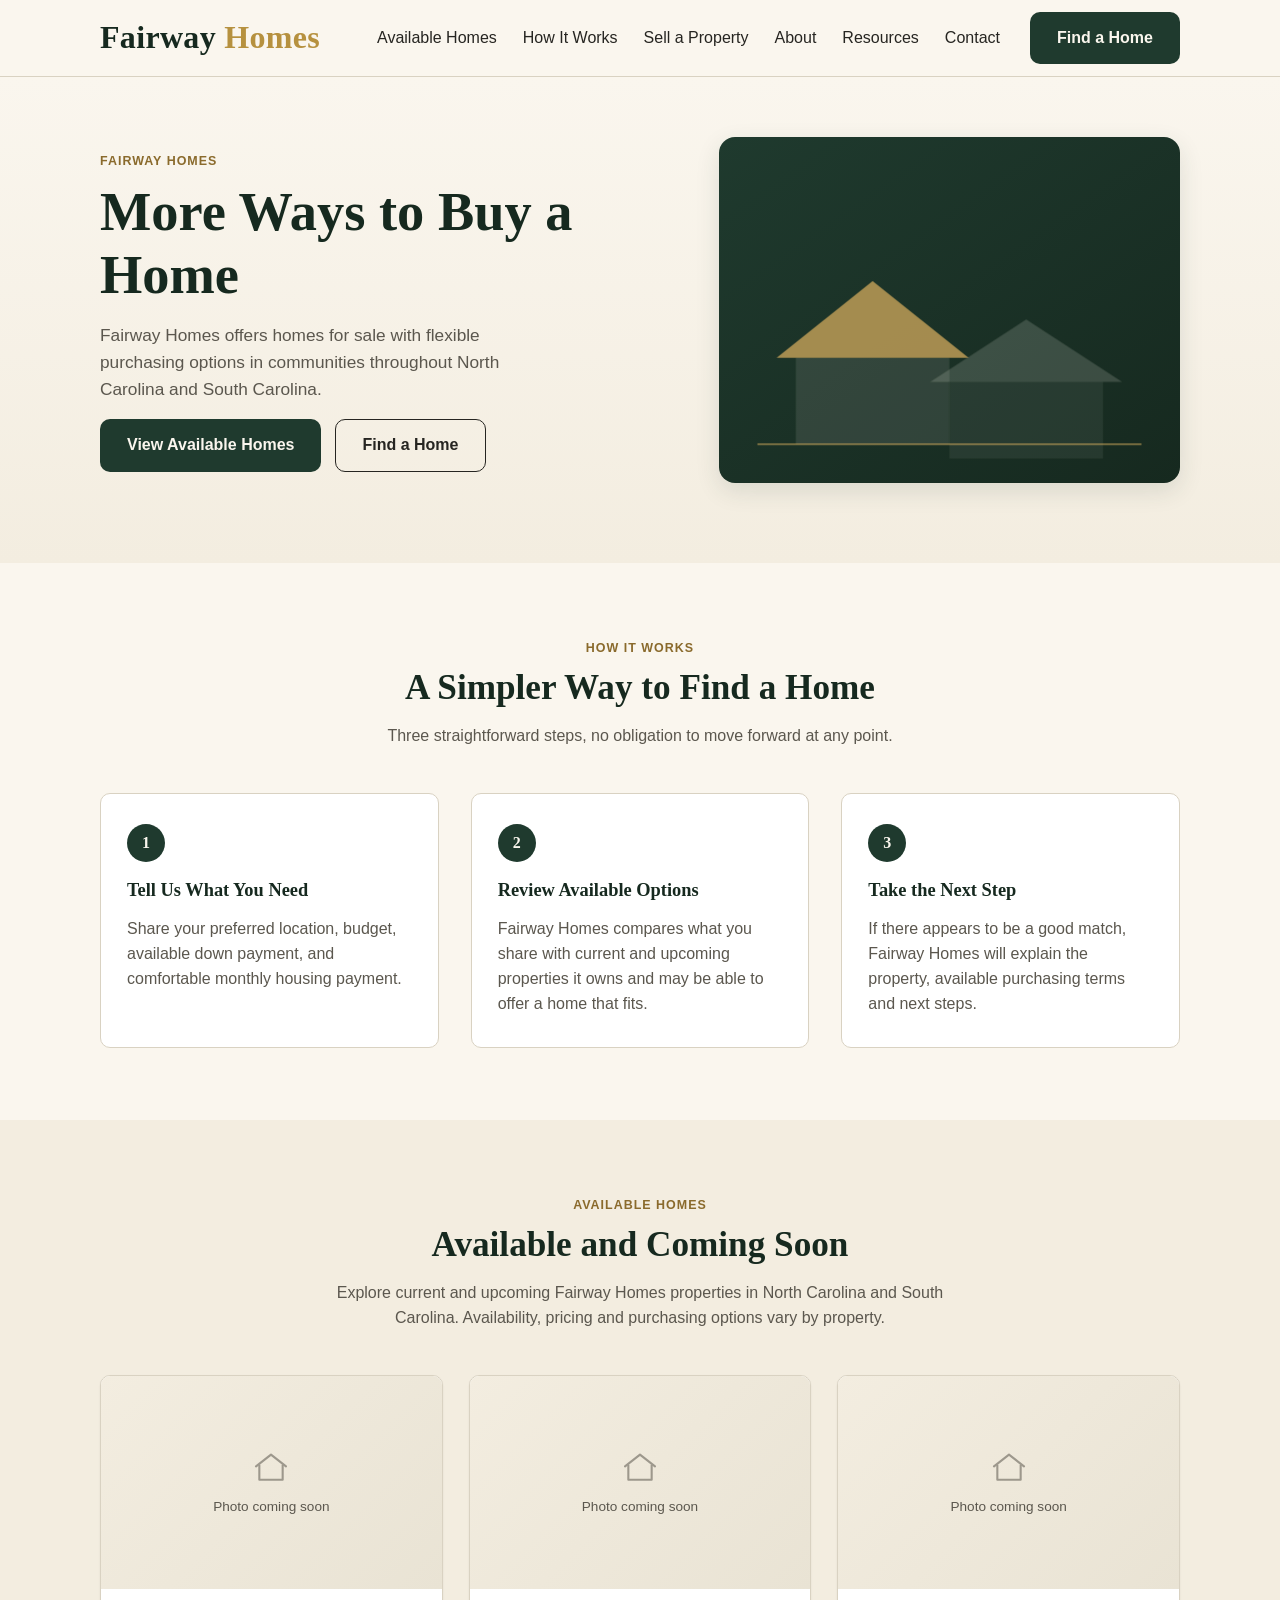
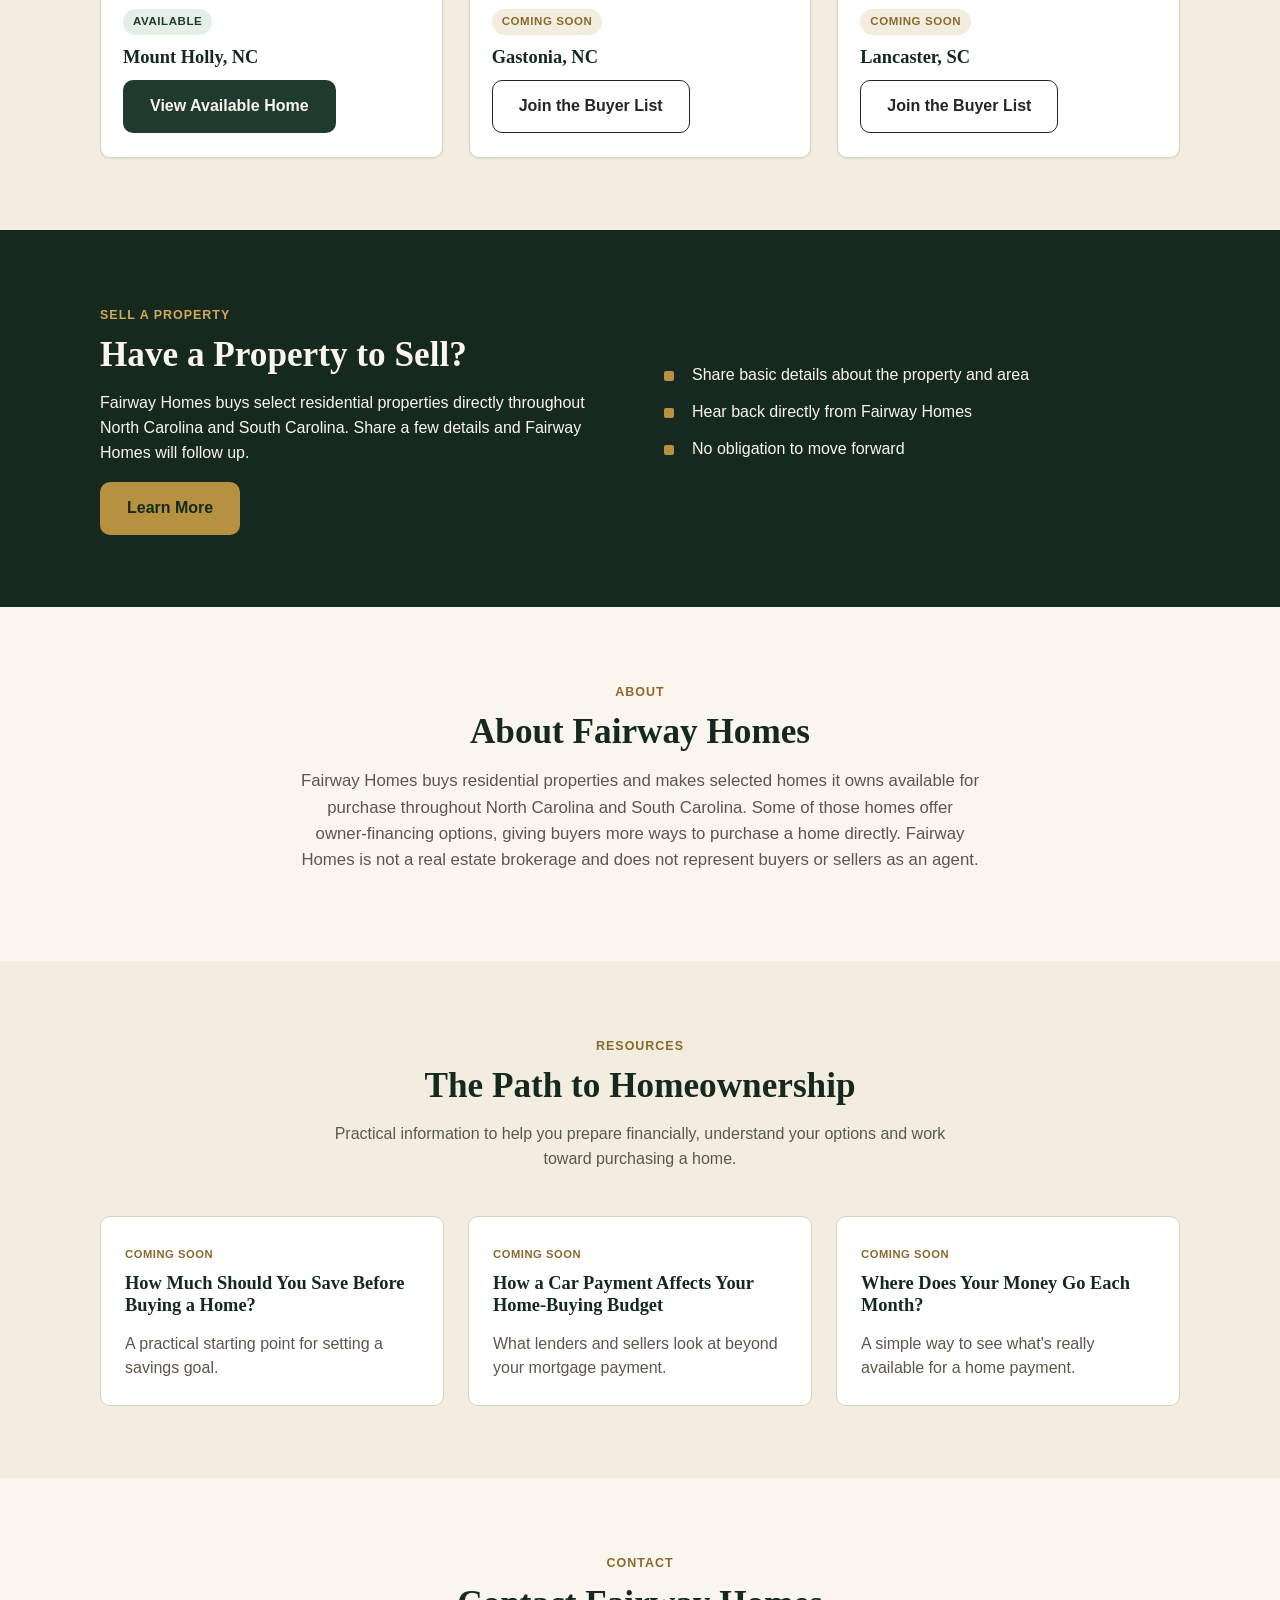
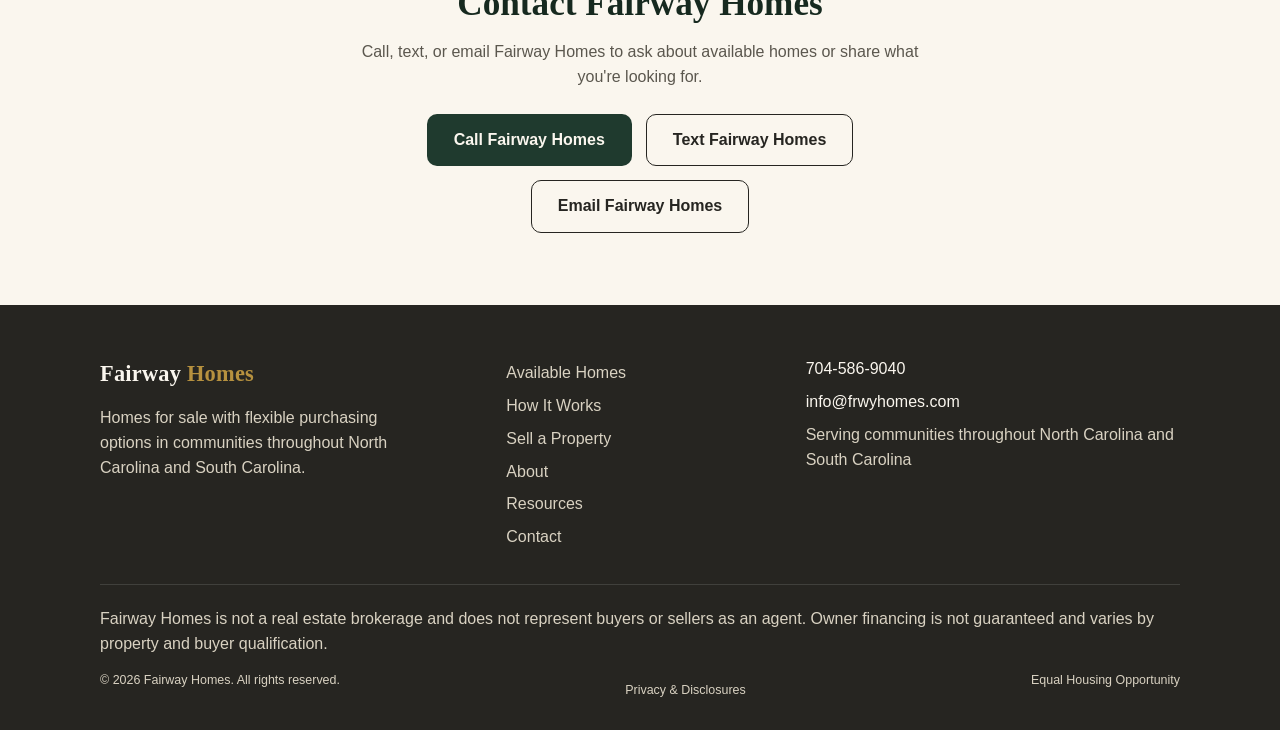
==== index.html @ 7e8add90 "Initial publish of Fairway Homes website Static multi-page site: homepage, available homes, property" ====
<!doctype html>
<html lang="en">
<head>
<meta charset="utf-8">
<meta name="viewport" content="width=device-width, initial-scale=1">
<title>Fairway Homes — More Ways to Buy a Home</title>
<meta name="description" content="Fairway Homes offers homes for sale with flexible purchasing options in communities throughout North Carolina and South Carolina.">
<link rel="stylesheet" href="assets/style.css">
</head>
<body>

<header class="site-header">
  <div class="wrap">
    <a class="wordmark" href="#top">Fairway <span>Homes</span></a>
    <nav class="main-nav" id="main-nav">
      <ul>
        <li><a href="available-homes.html">Available Homes</a></li>
        <li><a href="index.html#how-it-works">How It Works</a></li>
        <li><a href="sell-a-property.html">Sell a Property</a></li>
        <li><a href="about.html">About</a></li>
        <li><a href="resources.html">Resources</a></li>
        <li><a href="contact.html">Contact</a></li>
      </ul>
      <a class="btn btn-primary" href="find-a-home.html">Find a Home</a>
    </nav>
    <button class="nav-toggle" id="nav-toggle" aria-label="Open menu" aria-expanded="false" aria-controls="main-nav">
      <span></span><span></span><span></span>
    </button>
  </div>
</header>

<main id="top">

  <!-- HERO -->
  <section class="hero">
    <div class="wrap">
      <div class="hero-copy">
        <span class="eyebrow">Fairway Homes</span>
        <h1>More Ways to Buy a Home</h1>
        <p>Fairway Homes offers homes for sale with flexible purchasing options in communities throughout North Carolina and South Carolina.</p>
        <div class="btn-row">
          <a class="btn btn-primary" href="available-homes.html">View Available Homes</a>
          <a class="btn btn-ghost" href="find-a-home.html">Find a Home</a>
        </div>
      </div>
      <!-- Placeholder visual — replace with real property/neighborhood photography later -->
      <div class="hero-art" aria-hidden="true">
        <svg viewBox="0 0 480 360" xmlns="http://www.w3.org/2000/svg">
          <rect width="480" height="360" fill="none"/>
          <g opacity="0.9">
            <polygon points="60,230 160,150 260,230" fill="#cfa95c" opacity="0.85"/>
            <rect x="80" y="230" width="160" height="90" fill="#faf6ee" opacity="0.12"/>
            <polygon points="220,255 320,190 420,255" fill="#faf6ee" opacity="0.18"/>
            <rect x="240" y="255" width="160" height="80" fill="#faf6ee" opacity="0.08"/>
          </g>
          <line x1="40" y1="320" x2="440" y2="320" stroke="#cfa95c" stroke-width="2" opacity="0.5"/>
        </svg>
      </div>
    </div>
  </section>

  <!-- HOW IT WORKS -->
  <section id="how-it-works">
    <div class="wrap">
      <div class="section-head">
        <span class="eyebrow">How It Works</span>
        <h2>A Simpler Way to Find a Home</h2>
        <p>Three straightforward steps, no obligation to move forward at any point.</p>
      </div>
      <div class="steps">
        <div class="step-card">
          <div class="step-num">1</div>
          <h3>Tell Us What You Need</h3>
          <p>Share your preferred location, budget, available down payment, and comfortable monthly housing payment.</p>
        </div>
        <div class="step-card">
          <div class="step-num">2</div>
          <h3>Review Available Options</h3>
          <p>Fairway Homes compares what you share with current and upcoming properties it owns and may be able to offer a home that fits.</p>
        </div>
        <div class="step-card">
          <div class="step-num">3</div>
          <h3>Take the Next Step</h3>
          <p>If there appears to be a good match, Fairway Homes will explain the property, available purchasing terms and next steps.</p>
        </div>
      </div>
    </div>
  </section>

  <!-- AVAILABLE HOMES -->
  <section id="available-homes" class="alt">
    <div class="wrap">
      <div class="section-head">
        <span class="eyebrow">Available Homes</span>
        <h2>Available and Coming Soon</h2>
        <p>Explore current and upcoming Fairway Homes properties in North Carolina and South Carolina. Availability, pricing and purchasing options vary by property.</p>
      </div>
      <!-- Populated from assets/properties-data.js by assets/site.js so the homepage,
           Available Homes page, and property pages never fall out of sync.
           City/state and status only — no invented addresses, prices, or property details. -->
      <div class="location-grid" id="homepage-property-cards"></div>
    </div>
  </section>

  <!-- SELL A PROPERTY -->
  <section id="sell-a-property" class="deep">
    <div class="wrap">
      <div class="sell-panel">
        <div>
          <span class="eyebrow">Sell a Property</span>
          <h2>Have a Property to Sell?</h2>
          <p>Fairway Homes buys select residential properties directly throughout North Carolina and South Carolina. Share a few details and Fairway Homes will follow up.</p>
          <div class="btn-row">
            <a class="btn btn-gold" href="sell-a-property.html">Learn More</a>
          </div>
        </div>
        <ul class="checklist">
          <li>Share basic details about the property and area</li>
          <li>Hear back directly from Fairway Homes</li>
          <li>No obligation to move forward</li>
        </ul>
      </div>
    </div>
  </section>

  <!-- ABOUT -->
  <section id="about">
    <div class="wrap about-panel">
      <span class="eyebrow">About</span>
      <h2>About Fairway Homes</h2>
      <p>Fairway Homes buys residential properties and makes selected homes it owns available for purchase throughout North Carolina and South Carolina. Some of those homes offer owner-financing options, giving buyers more ways to purchase a home directly. Fairway Homes is not a real estate brokerage and does not represent buyers or sellers as an agent.</p>
    </div>
  </section>

  <!-- RESOURCES -->
  <section id="resources" class="alt">
    <div class="wrap">
      <div class="section-head">
        <span class="eyebrow">Resources</span>
        <h2>The Path to Homeownership</h2>
        <p>Practical information to help you prepare financially, understand your options and work toward purchasing a home.</p>
      </div>
      <div class="resources-grid">
        <div class="resource-card">
          <span class="coming-soon">Coming Soon</span>
          <h3>How Much Should You Save Before Buying a Home?</h3>
          <p>A practical starting point for setting a savings goal.</p>
        </div>
        <div class="resource-card">
          <span class="coming-soon">Coming Soon</span>
          <h3>How a Car Payment Affects Your Home-Buying Budget</h3>
          <p>What lenders and sellers look at beyond your mortgage payment.</p>
        </div>
        <div class="resource-card">
          <span class="coming-soon">Coming Soon</span>
          <h3>Where Does Your Money Go Each Month?</h3>
          <p>A simple way to see what's really available for a home payment.</p>
        </div>
      </div>
    </div>
  </section>

  <!-- CONTACT -->
  <section id="contact">
    <div class="wrap contact-panel">
      <span class="eyebrow">Contact</span>
      <h2>Contact Fairway Homes</h2>
      <p>Call, text, or email Fairway Homes to ask about available homes or share what you're looking for.</p>
      <div class="btn-row">
        <a class="btn btn-primary" href="tel:+17045869040">Call Fairway Homes</a>
        <a class="btn btn-ghost" href="sms:+17045869040">Text Fairway Homes</a>
        <a class="btn btn-ghost" href="mailto:info@frwyhomes.com">Email Fairway Homes</a>
      </div>
    </div>
  </section>

</main>

<footer class="site-footer">
  <div class="wrap">
    <div class="footer-grid">
      <div>
        <a class="wordmark" href="#top">Fairway <span>Homes</span></a>
        <p style="margin-top:14px; max-width:34ch;">Homes for sale with flexible purchasing options in communities throughout North Carolina and South Carolina.</p>
      </div>
      <nav class="footer-nav">
        <ul>
          <li><a href="available-homes.html">Available Homes</a></li>
          <li><a href="index.html#how-it-works">How It Works</a></li>
          <li><a href="sell-a-property.html">Sell a Property</a></li>
          <li><a href="about.html">About</a></li>
          <li><a href="resources.html">Resources</a></li>
          <li><a href="contact.html">Contact</a></li>
        </ul>
      </nav>
      <div class="footer-contact">
        <p><a href="tel:+17045869040">704-586-9040</a></p>
        <p><a href="mailto:info@frwyhomes.com">info@frwyhomes.com</a></p>
        <p>Serving communities throughout North Carolina and South Carolina</p>
      </div>
    </div>
    <div class="footer-disclosure">
      <p>Fairway Homes is not a real estate brokerage and does not represent buyers or sellers as an agent. Owner financing is not guaranteed and varies by property and buyer qualification.</p>
      <div class="footer-bottom">
        <span>© 2026 Fairway Homes. All rights reserved.</span>
        <span class="footer-legal"><a href="privacy-disclosures.html">Privacy &amp; Disclosures</a></span>
        <span>Equal Housing Opportunity</span>
      </div>
    </div>
  </div>
</footer>

<script src="assets/properties-data.js"></script>
<script src="assets/site.js"></script>

</body>
</html>
---- assets/style.css ----
/* Fairway Homes — homepage prototype styles
   System fonts only, no external dependencies (see CLAUDE.md TECHNICAL rules). */

:root{
  --green-deep: #1f3a2e;
  --green-deep-2: #16291f;
  --gold-muted: #b6913f;
  --gold-muted-light: #cfa95c;
  --gold-text: #8a6a2c; /* darker gold for small caption text on light backgrounds — meets 4.5:1 contrast, --gold-muted is only ~2.7:1 there */
  --warm-white: #faf6ee;
  --warm-white-2: #f3ede0;
  --charcoal: #262521;
  --neutral-600: #5b574e;
  --neutral-300: #d9d2c2;
  --neutral-200: #e9e3d4;
  --white: #ffffff;

  --font-head: Georgia, "Iowan Old Style", "Palatino Linotype", "Times New Roman", serif;
  --font-body: -apple-system, BlinkMacSystemFont, "Segoe UI", Roboto, Helvetica, Arial, sans-serif;

  --radius: 10px;
  --shadow-sm: 0 1px 2px rgba(38,37,33,0.08);
  --shadow-md: 0 8px 24px rgba(31,58,46,0.12);
  --wrap: 1120px;
}

*, *::before, *::after{ box-sizing: border-box; }
html{ scroll-behavior: smooth; }
body{
  margin: 0;
  background: var(--warm-white);
  color: var(--charcoal);
  font-family: var(--font-body);
  line-height: 1.55;
  -webkit-font-smoothing: antialiased;
}
img{ max-width: 100%; display: block; }
a{ color: inherit; }
.wrap{
  max-width: var(--wrap);
  margin: 0 auto;
  padding: 0 20px;
}
h1, h2, h3{
  font-family: var(--font-head);
  color: var(--green-deep-2);
  line-height: 1.15;
  margin: 0 0 16px;
}
h1{ font-size: clamp(2rem, 4.5vw, 3.4rem); }
h2{ font-size: clamp(1.5rem, 3vw, 2.2rem); }
h3{ font-size: 1.15rem; }
p{ margin: 0 0 16px; }
.eyebrow{
  display: inline-block;
  font-size: 0.78rem;
  letter-spacing: 0.08em;
  text-transform: uppercase;
  color: var(--gold-text);
  font-weight: 600;
  margin-bottom: 10px;
}
section.deep .eyebrow{ color: var(--gold-muted-light); }
.section-head{
  max-width: 640px;
  margin: 0 auto 44px;
  text-align: center;
}
.section-head p{ color: var(--neutral-600); margin-bottom: 0; }

section{ padding: 72px 0; }
section.alt{ background: var(--warm-white-2); }
section.deep{ background: var(--green-deep-2); color: var(--warm-white); }
section.deep h2, section.deep h3{ color: var(--warm-white); }
section.deep .section-head p{ color: var(--neutral-300); }

/* Buttons */
.btn{
  display: inline-flex;
  align-items: center;
  justify-content: center;
  gap: 8px;
  padding: 13px 26px;
  border-radius: var(--radius);
  font-family: var(--font-body);
  font-weight: 600;
  font-size: 1rem;
  text-decoration: none;
  border: 1px solid transparent;
  cursor: pointer;
  transition: transform 0.15s ease, box-shadow 0.15s ease, background 0.15s ease;
}
.btn-primary{
  background: var(--green-deep);
  color: var(--warm-white);
}
.btn-primary:hover{ background: var(--green-deep-2); box-shadow: var(--shadow-md); }
.btn-gold{
  background: var(--gold-muted);
  color: var(--green-deep-2);
}
.btn-gold:hover{ background: var(--gold-muted-light); box-shadow: var(--shadow-md); }
.btn-ghost{
  background: transparent;
  border-color: currentColor;
  color: inherit;
}
.btn-ghost:hover{ background: rgba(0,0,0,0.04); }
section.deep .btn-ghost:hover{ background: rgba(255,255,255,0.08); }
.btn-row{ display: flex; flex-wrap: wrap; gap: 14px; }

/* Header */
.site-header{
  position: sticky;
  top: 0;
  z-index: 50;
  background: var(--warm-white);
  border-bottom: 1px solid var(--neutral-300);
}
.site-header .wrap{
  display: flex;
  align-items: center;
  justify-content: space-between;
  height: 76px;
}
.wordmark{
  font-family: var(--font-head);
  font-size: 1.4rem;
  font-weight: 700;
  color: var(--green-deep-2);
  text-decoration: none;
  letter-spacing: 0.01em;
}
.wordmark span{ color: var(--gold-muted); }
.site-header .wordmark{ font-size: 2rem; }
@media (max-width: 860px){
  .site-header .wordmark{ font-size: 1.55rem; }
}
.main-nav{
  display: flex;
  align-items: center;
  gap: 30px;
}
.main-nav ul{
  list-style: none;
  display: flex;
  gap: 26px;
  margin: 0;
  padding: 0;
}
.main-nav a:not(.btn){
  text-decoration: none;
  color: var(--charcoal);
  font-size: 1rem;
  font-weight: 500;
}
.main-nav a:not(.btn):hover{ color: var(--green-deep); }
.nav-toggle{
  display: none;
  background: none;
  border: none;
  cursor: pointer;
  padding: 8px;
}
.nav-toggle span{
  display: block;
  width: 24px;
  height: 2px;
  background: var(--charcoal);
  margin: 5px 0;
}

@media (max-width: 860px){
  .nav-toggle{ display: block; }
  .main-nav{
    position: absolute;
    top: 76px;
    left: 0;
    right: 0;
    background: var(--warm-white);
    border-bottom: 1px solid var(--neutral-300);
    flex-direction: column;
    align-items: stretch;
    padding: 10px 20px 24px;
    display: none;
  }
  .main-nav.is-open{ display: flex; }
  .main-nav ul{
    flex-direction: column;
    gap: 4px;
  }
  .main-nav ul a{
    display: block;
    padding: 10px 0;
    border-bottom: 1px solid var(--neutral-200);
  }
  .main-nav .btn{ margin-top: 14px; align-self: flex-start; }
}

/* Hero */
.hero{
  padding: 60px 0 80px;
  background: linear-gradient(180deg, var(--warm-white) 0%, var(--warm-white-2) 100%);
}
.hero .wrap{
  display: grid;
  grid-template-columns: 1.1fr 0.9fr;
  gap: 56px;
  align-items: center;
}
.hero-copy p{
  font-size: 1.08rem;
  color: var(--neutral-600);
  max-width: 46ch;
}
.hero-art{
  position: relative;
  border-radius: 16px;
  overflow: hidden;
  aspect-ratio: 4 / 3;
  background: linear-gradient(145deg, var(--green-deep) 0%, var(--green-deep-2) 100%);
  box-shadow: var(--shadow-md);
}
.hero-art svg{ width: 100%; height: 100%; display: block; }
@media (max-width: 860px){
  .hero{ padding: 40px 0 56px; }
  .hero .wrap{ grid-template-columns: 1fr; gap: 32px; }
  /* Copy comes before the decorative art in source order, so no `order` override here —
     the message must be the first thing under the header on mobile. */
  .hero-art{ aspect-ratio: 16 / 10; }
}

/* How it works */
.steps{
  display: grid;
  grid-template-columns: repeat(3, 1fr);
  gap: 32px;
}
.step-card{
  background: var(--white);
  border: 1px solid var(--neutral-300);
  border-radius: var(--radius);
  padding: 30px 26px;
}
.step-num{
  width: 38px;
  height: 38px;
  border-radius: 50%;
  background: var(--green-deep);
  color: var(--warm-white);
  font-family: var(--font-head);
  font-weight: 700;
  display: flex;
  align-items: center;
  justify-content: center;
  margin-bottom: 18px;
}
.step-card p{ color: var(--neutral-600); margin-bottom: 0; }
@media (max-width: 860px){
  .steps{ grid-template-columns: 1fr; }
}

/* Available homes — compact location cards */
.location-grid{
  display: grid;
  grid-template-columns: repeat(auto-fit, minmax(260px, 1fr));
  gap: 26px;
}
.location-card{
  background: var(--white);
  border: 1px solid var(--neutral-300);
  border-radius: var(--radius);
  overflow: hidden;
  box-shadow: var(--shadow-sm);
  display: flex;
  flex-direction: column;
  width: 100%;
  max-width: 380px;
  margin: 0 auto;
}
.location-media{
  aspect-ratio: 16/10;
  background: linear-gradient(135deg, var(--warm-white-2), var(--neutral-200));
  display: flex;
  flex-direction: column;
  align-items: center;
  justify-content: center;
  gap: 8px;
  color: var(--neutral-600);
}
.location-media svg{ width: 40px; height: 40px; opacity: 0.55; }
.location-media span{ font-size: 0.85rem; }
.location-body{
  padding: 20px 22px 24px;
  display: flex;
  flex-direction: column;
  align-items: flex-start;
  gap: 12px;
  flex: 1;
}
.location-body h3{ margin-bottom: 0; }
.location-body .btn{ margin-top: auto; }
.status-badge{
  display: inline-block;
  font-size: 0.72rem;
  font-weight: 700;
  letter-spacing: 0.05em;
  text-transform: uppercase;
  padding: 4px 10px;
  border-radius: 999px;
  background: var(--warm-white-2);
  color: var(--green-deep);
}
.status-badge.status-available{ background: #e5efe7; color: var(--green-deep); }
.status-badge.status-soon{ background: var(--warm-white-2); color: var(--gold-text); }
.status-badge.status-contract{ background: var(--warm-white-2); color: var(--neutral-600); }
.status-badge.status-previous{ background: var(--neutral-200); color: var(--neutral-600); }

/* Sell a property */
.sell-panel{
  display: grid;
  grid-template-columns: 1fr 1fr;
  gap: 48px;
  align-items: center;
}
.checklist{
  list-style: none;
  margin: 0;
  padding: 0;
}
.checklist li{
  padding-left: 28px;
  position: relative;
  margin-bottom: 12px;
}
.checklist li::before{
  content: "";
  position: absolute;
  left: 0;
  top: 8px;
  width: 10px;
  height: 10px;
  border-radius: 2px;
  background: var(--gold-muted);
}
.sell-panel .checklist li{ color: var(--warm-white); }
@media (max-width: 860px){
  .sell-panel{ grid-template-columns: 1fr; gap: 28px; }
}

/* About */
.about-panel{
  max-width: 720px;
  margin: 0 auto;
  text-align: center;
}
.about-panel p{ color: var(--neutral-600); font-size: 1.05rem; }

/* Resources */
.resources-grid{
  display: grid;
  grid-template-columns: repeat(auto-fit, minmax(240px, 1fr));
  gap: 24px;
}
.resource-card{
  background: var(--white);
  border: 1px solid var(--neutral-300);
  border-radius: var(--radius);
  padding: 24px;
}
.coming-soon{
  display: inline-block;
  font-size: 0.7rem;
  font-weight: 700;
  letter-spacing: 0.05em;
  text-transform: uppercase;
  color: var(--gold-text);
  margin-bottom: 10px;
}
.resource-card p{ color: var(--neutral-600); margin-bottom: 0; font-size: 1rem; }

/* Contact */
.contact-panel{
  max-width: 640px;
  margin: 0 auto;
  text-align: center;
}
.contact-panel p{ color: var(--neutral-600); }
.contact-panel .btn-row{ justify-content: center; margin-top: 24px; }

/* Footer */
.site-footer{
  background: var(--charcoal);
  color: var(--neutral-300);
  padding: 52px 0 30px;
  font-size: 1rem;
}
.footer-grid{
  display: grid;
  grid-template-columns: 1.4fr 1fr 1.4fr;
  gap: 32px;
  margin-bottom: 30px;
}
.footer-grid .wordmark{ color: var(--warm-white); }
.footer-grid .wordmark span{ color: var(--gold-muted); }
.footer-nav ul{
  list-style: none;
  margin: 0;
  padding: 0;
}
.footer-nav a{
  text-decoration: none;
  color: var(--neutral-300);
  display: block;
  padding: 4px 0;
}
.footer-nav a:hover{ color: var(--warm-white); }
.footer-contact p{ margin: 0 0 8px; }
.footer-contact a{ text-decoration: none; color: var(--warm-white); }
.footer-disclosure{
  border-top: 1px solid rgba(255,255,255,0.12);
  padding-top: 22px;
  font-size: 1rem;
  color: var(--neutral-300);
}
.footer-disclosure p{ margin: 0 0 10px; }
.footer-bottom{
  display: flex;
  flex-wrap: wrap;
  gap: 10px 20px;
  justify-content: space-between;
  margin-top: 14px;
  font-size: 0.78rem;
  color: var(--neutral-300);
}
@media (max-width: 860px){
  .footer-grid{ grid-template-columns: 1fr; gap: 26px; }
}
.footer-legal{
  margin-top: 10px;
}
.footer-legal a{
  text-decoration: none;
  color: var(--neutral-300);
}
.footer-legal a:hover{ color: var(--warm-white); }

/* Sub-page hero — same tokens as the homepage hero, no image/grid, for
   interior page headings (Available Homes, About, Contact, etc). */
.page-hero{
  padding: 56px 0 40px;
  background: linear-gradient(180deg, var(--warm-white) 0%, var(--warm-white-2) 100%);
  text-align: center;
}
.page-hero .wrap{ max-width: 760px; }
.page-hero h1{ margin-bottom: 12px; }
.page-hero-sub{ color: var(--neutral-600); font-size: 1.08rem; margin: 0; }

/* Generic narrow, left-aligned reading column for policy/prose pages */
.prose{ max-width: 760px; margin: 0 auto; }
.prose h2{ font-size: 1.3rem; margin-top: 40px; }
.prose h2:first-child{ margin-top: 0; }
.prose p{ color: var(--neutral-600); }
.muted{ color: var(--neutral-600); }

/* Find a Home — styled placeholder for the not-yet-built intake form */
.form-placeholder{
  background: var(--white);
  border: 1px dashed var(--neutral-300);
  border-radius: var(--radius);
  padding: 44px 28px;
  text-align: center;
  max-width: 640px;
  margin: 0 auto;
}
.form-placeholder p{ color: var(--neutral-600); }
.form-note{
  max-width: 640px;
  margin: 20px auto 0;
  text-align: center;
  font-size: 0.95rem;
  color: var(--neutral-600);
}

/* Property page — gallery and fact grid */
.property-gallery{
  display: grid;
  grid-template-columns: repeat(auto-fit, minmax(220px, 1fr));
  gap: 16px;
  margin-bottom: 28px;
}
.gallery-item{
  aspect-ratio: 4/3;
  border-radius: var(--radius);
  overflow: hidden;
  border: 1px solid var(--neutral-300);
}
.gallery-item img{ width: 100%; height: 100%; object-fit: cover; }
.property-gallery .location-media{ aspect-ratio: 16/9; border-radius: var(--radius); }
.fact-grid{
  display: grid;
  grid-template-columns: repeat(auto-fit, minmax(140px, 1fr));
  gap: 16px 24px;
  margin: 18px 0 26px;
  padding: 0;
}
.fact-grid .fact{ border-top: 1px solid var(--neutral-300); padding-top: 10px; }
.fact-grid dt{ font-size: 0.85rem; color: var(--neutral-600); margin-bottom: 4px; }
.fact-grid dd{ margin: 0; font-family: var(--font-head); font-size: 1.1rem; color: var(--green-deep-2); font-weight: 700; }

/* Reusable "nothing here yet" state — property not found, empty sections, etc. */
.empty-state{
  text-align: center;
  background: var(--white);
  border: 1px dashed var(--neutral-300);
  border-radius: var(--radius);
  padding: 40px 24px;
  color: var(--neutral-600);
}
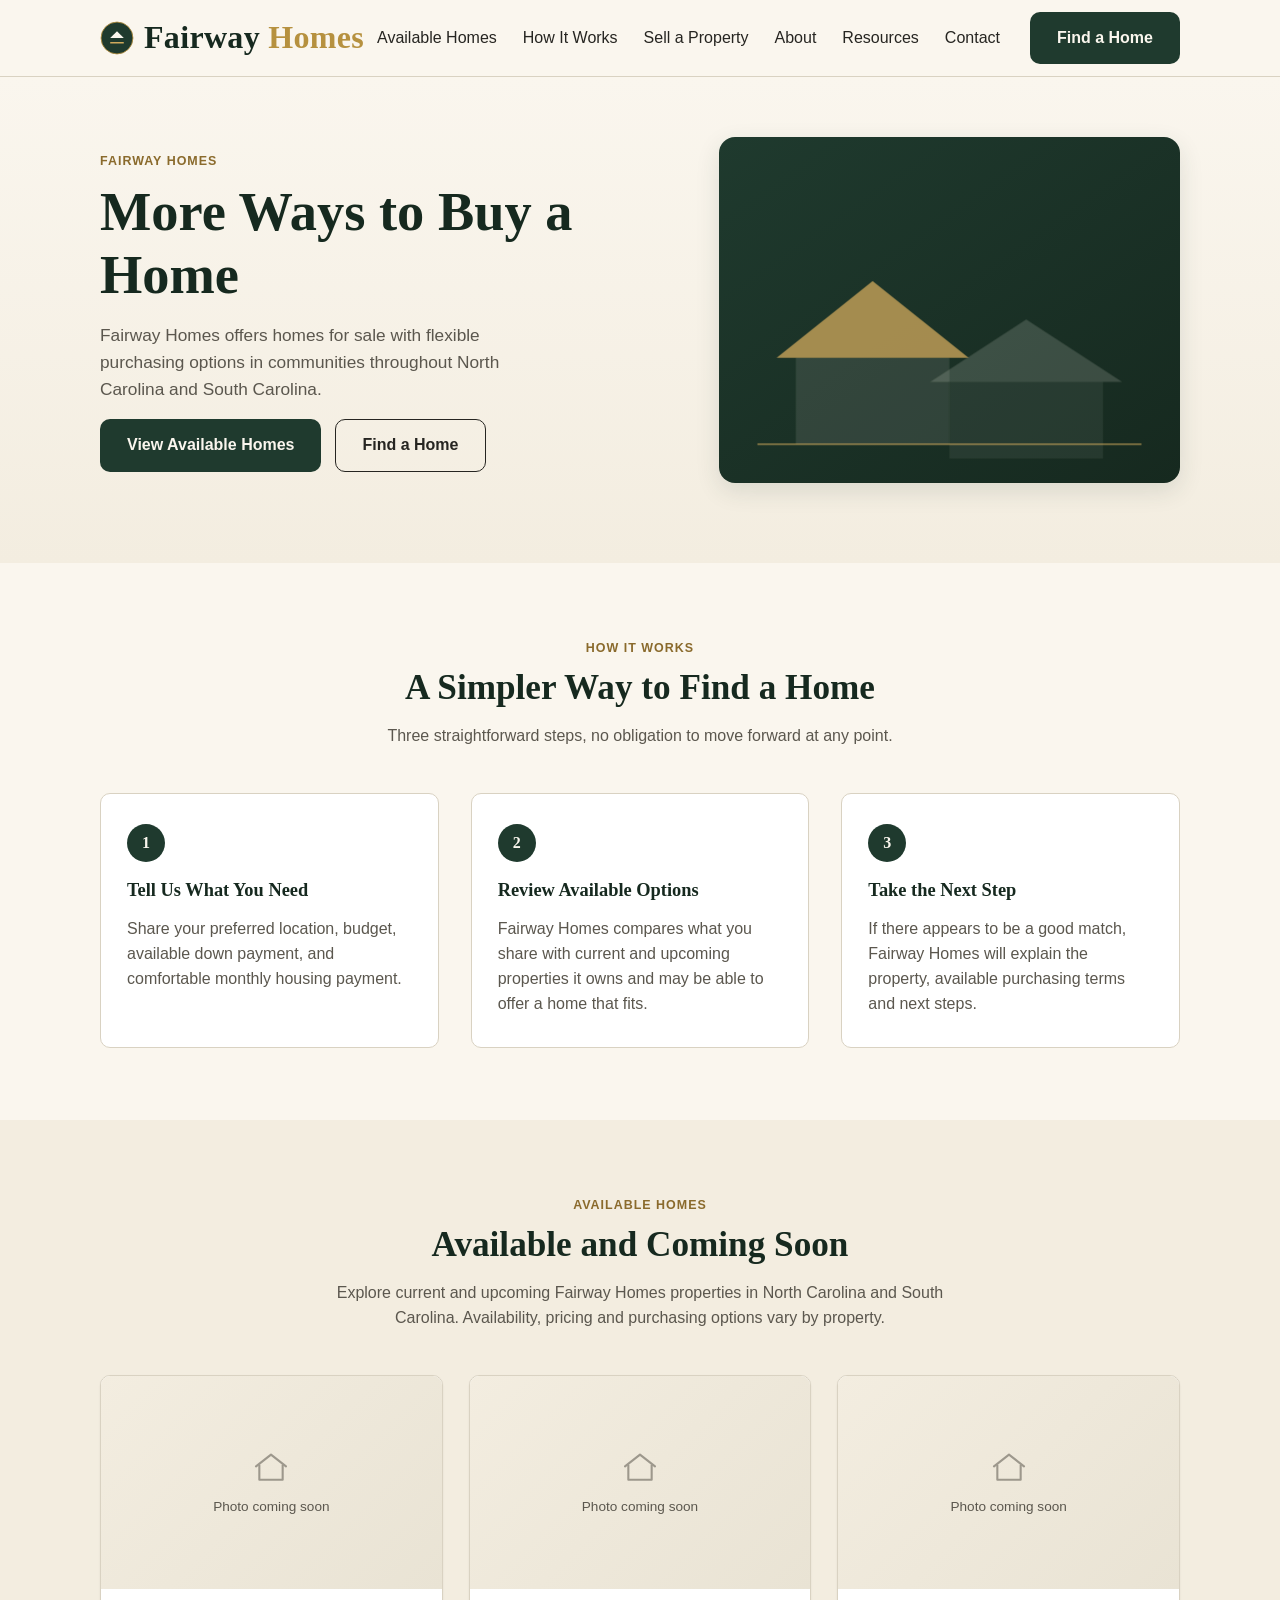
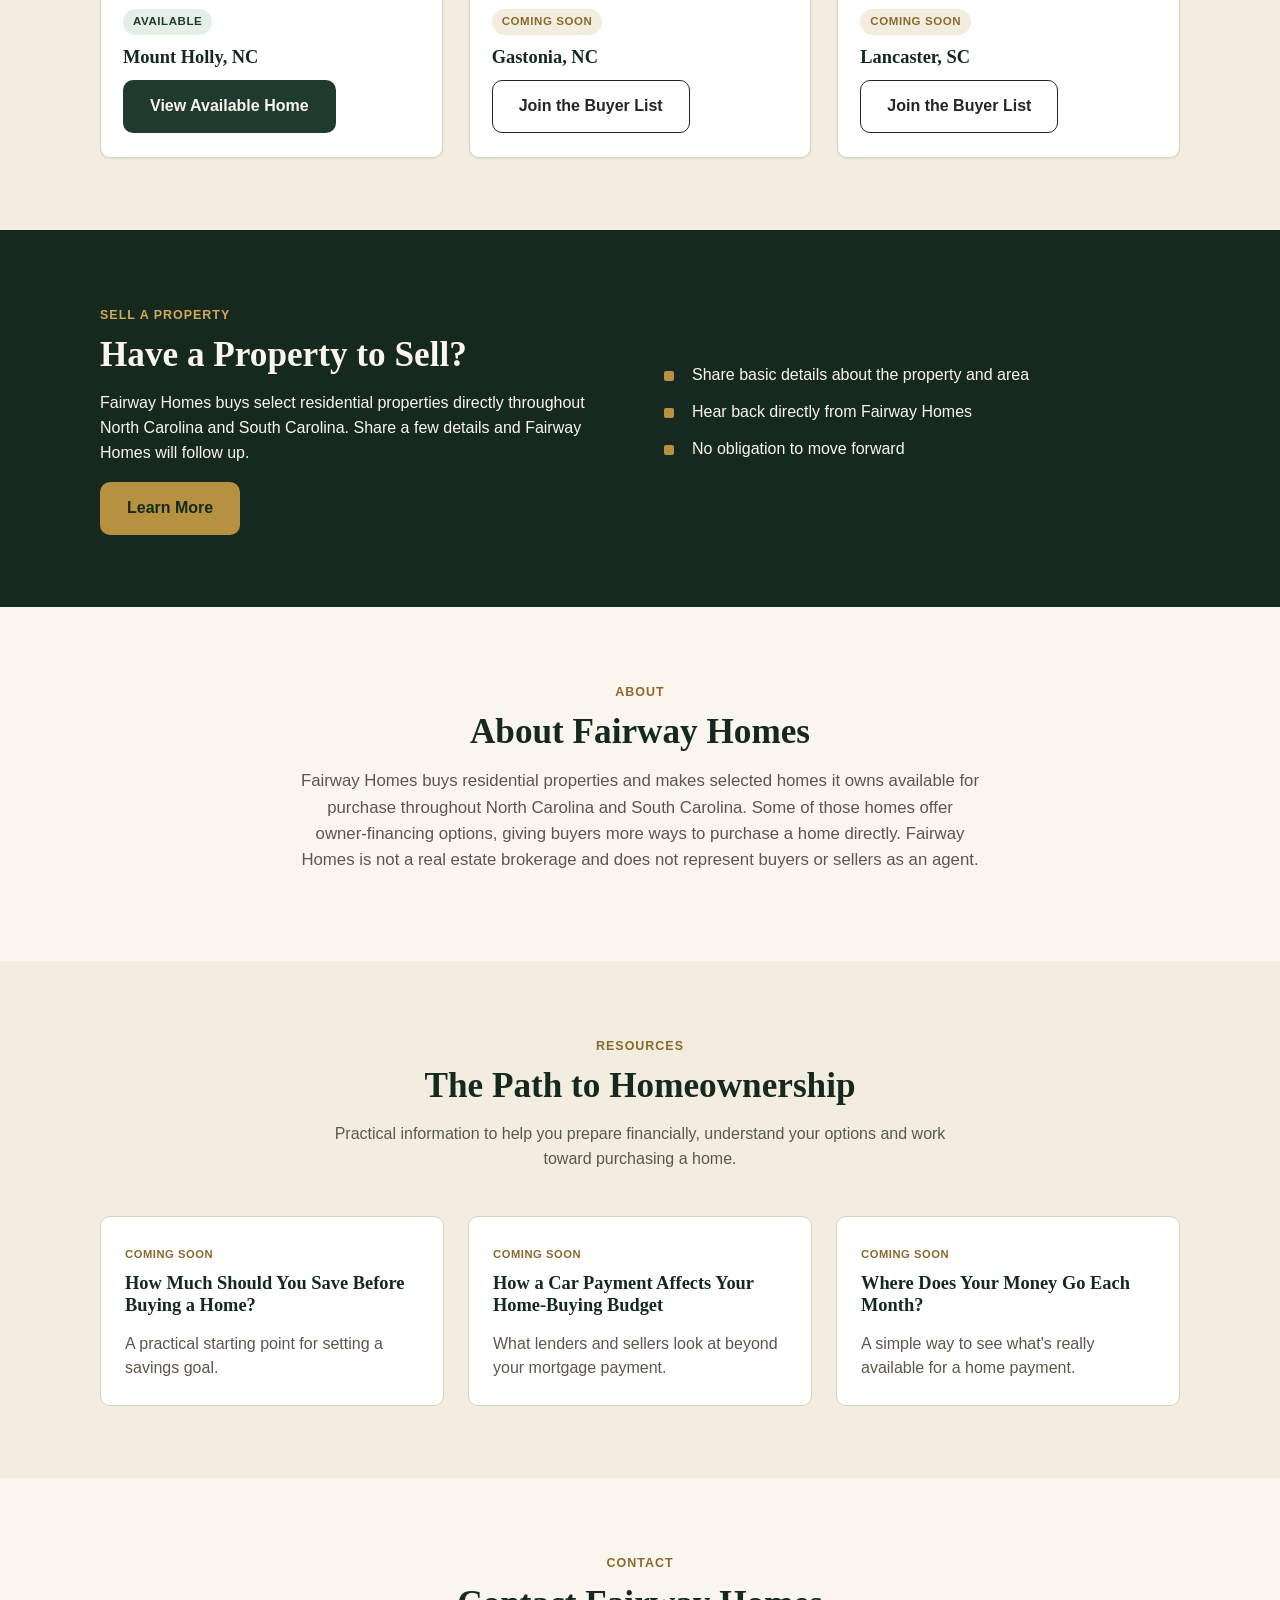
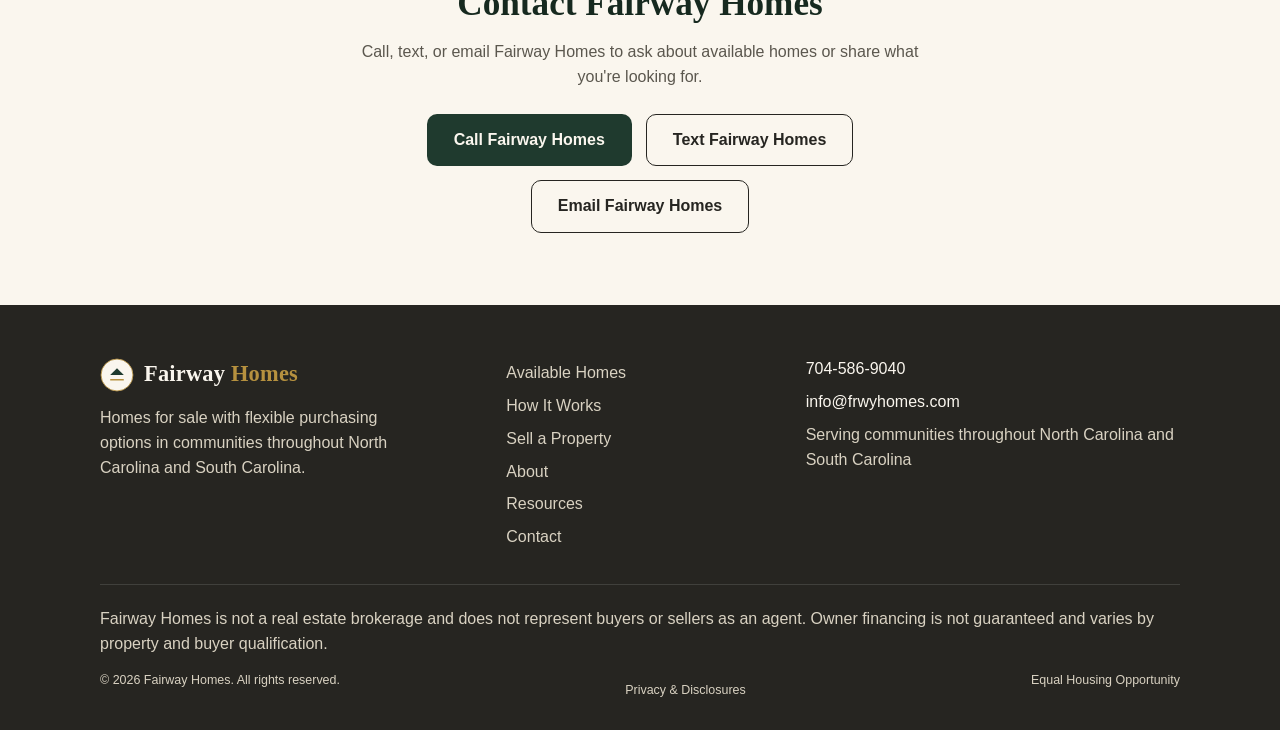
==== commit 8beefc44: "Add Fairway Homes circular crest logo" ====
--- a/index.html
+++ b/index.html
@@ -6,12 +6,23 @@
 <title>Fairway Homes — More Ways to Buy a Home</title>
 <meta name="description" content="Fairway Homes offers homes for sale with flexible purchasing options in communities throughout North Carolina and South Carolina.">
 <link rel="stylesheet" href="assets/style.css">
+<link rel="icon" href="assets/favicon.svg" type="image/svg+xml">
+<link rel="icon" href="favicon.ico" sizes="32x32">
+<link rel="apple-touch-icon" href="apple-touch-icon.png">
 </head>
 <body>
 
 <header class="site-header">
   <div class="wrap">
-    <a class="wordmark" href="#top">Fairway <span>Homes</span></a>
+    <a class="brand-lockup" href="#top" aria-label="Fairway Homes — Home">
+      <svg class="brand-mark" viewBox="0 0 100 100" aria-hidden="true" focusable="false">
+        <circle cx="50" cy="50" r="47" fill="#1f3a2e"/>
+        <circle cx="50" cy="50" r="47" fill="none" stroke="#b6913f" stroke-width="2.5"/>
+        <polygon points="50,30 70,50 30,50" fill="#faf6ee"/>
+        <line x1="32" y1="64" x2="68" y2="64" stroke="#cfa95c" stroke-width="5" stroke-linecap="round"/>
+      </svg>
+      <span class="wordmark">Fairway <span>Homes</span></span>
+    </a>
     <nav class="main-nav" id="main-nav">
       <ul>
         <li><a href="available-homes.html">Available Homes</a></li>
@@ -180,7 +191,15 @@
   <div class="wrap">
     <div class="footer-grid">
       <div>
-        <a class="wordmark" href="#top">Fairway <span>Homes</span></a>
+        <a class="brand-lockup" href="#top" aria-label="Fairway Homes — Home">
+          <svg class="brand-mark" viewBox="0 0 100 100" aria-hidden="true" focusable="false">
+            <circle cx="50" cy="50" r="47" fill="#faf6ee"/>
+            <circle cx="50" cy="50" r="47" fill="none" stroke="#b6913f" stroke-width="2.5"/>
+            <polygon points="50,30 70,50 30,50" fill="#1f3a2e"/>
+            <line x1="32" y1="64" x2="68" y2="64" stroke="#b6913f" stroke-width="5" stroke-linecap="round"/>
+          </svg>
+          <span class="wordmark">Fairway <span>Homes</span></span>
+        </a>
         <p style="margin-top:14px; max-width:34ch;">Homes for sale with flexible purchasing options in communities throughout North Carolina and South Carolina.</p>
       </div>
       <nav class="footer-nav">
--- a/assets/style.css
+++ b/assets/style.css
@@ -133,8 +133,16 @@
 }
 .wordmark span{ color: var(--gold-muted); }
 .site-header .wordmark{ font-size: 2rem; }
+.brand-lockup{
+  display: flex;
+  align-items: center;
+  gap: 10px;
+  text-decoration: none;
+}
+.brand-mark{ flex: none; width: 34px; height: 34px; }
 @media (max-width: 860px){
   .site-header .wordmark{ font-size: 1.55rem; }
+  .brand-mark{ width: 26px; height: 26px; }
 }
 .main-nav{
   display: flex;
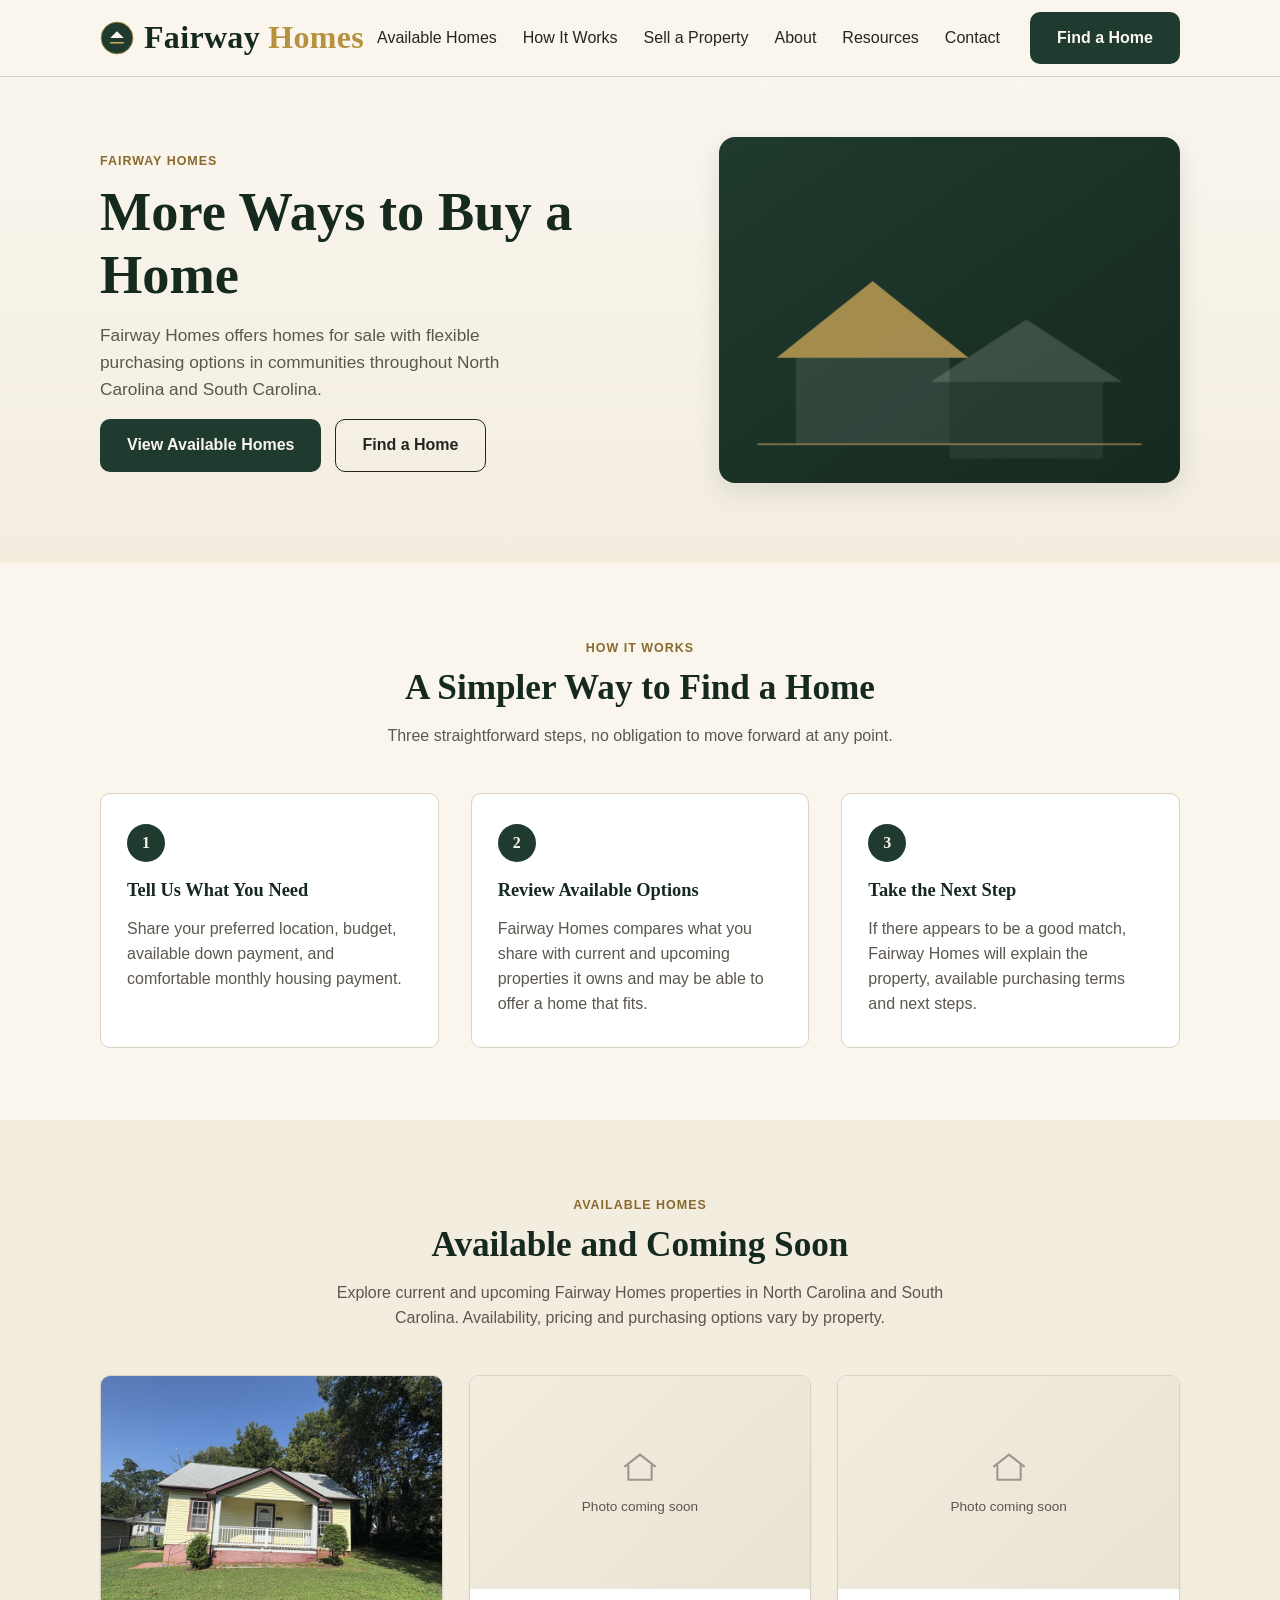
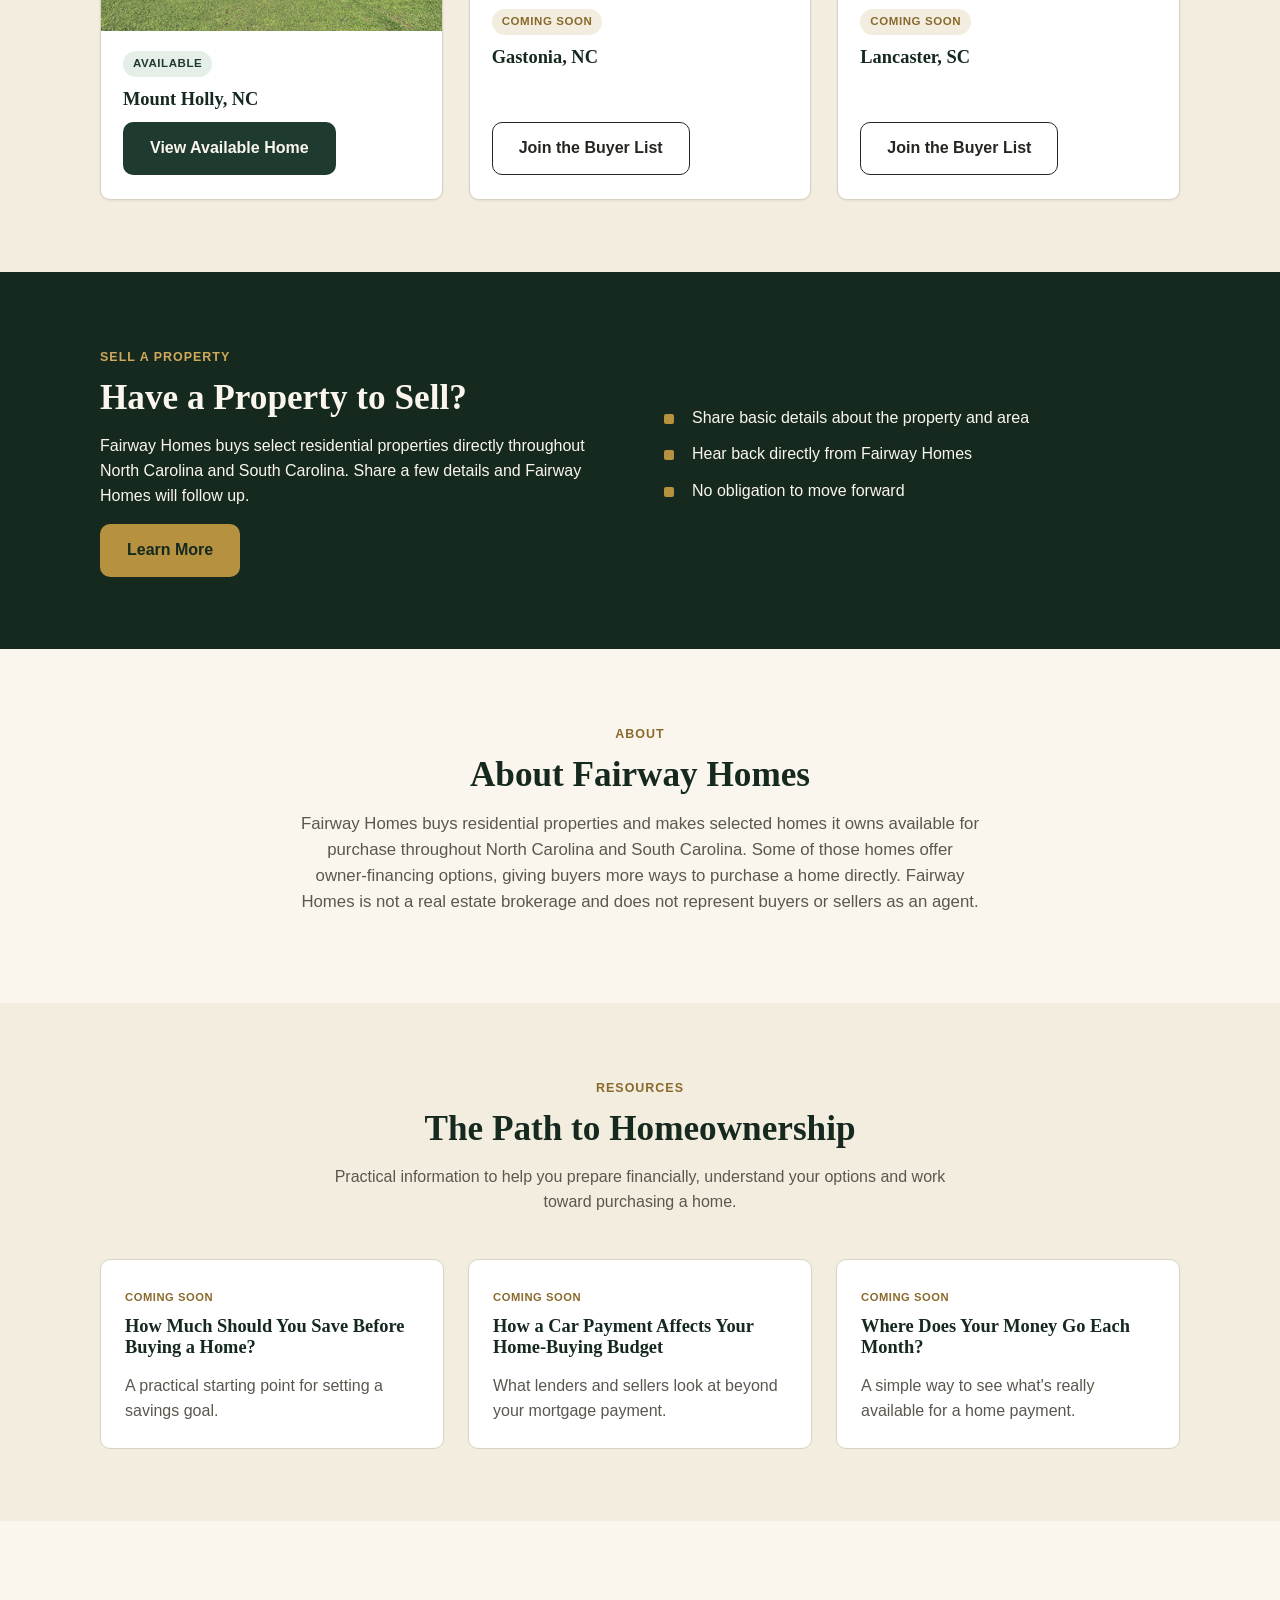
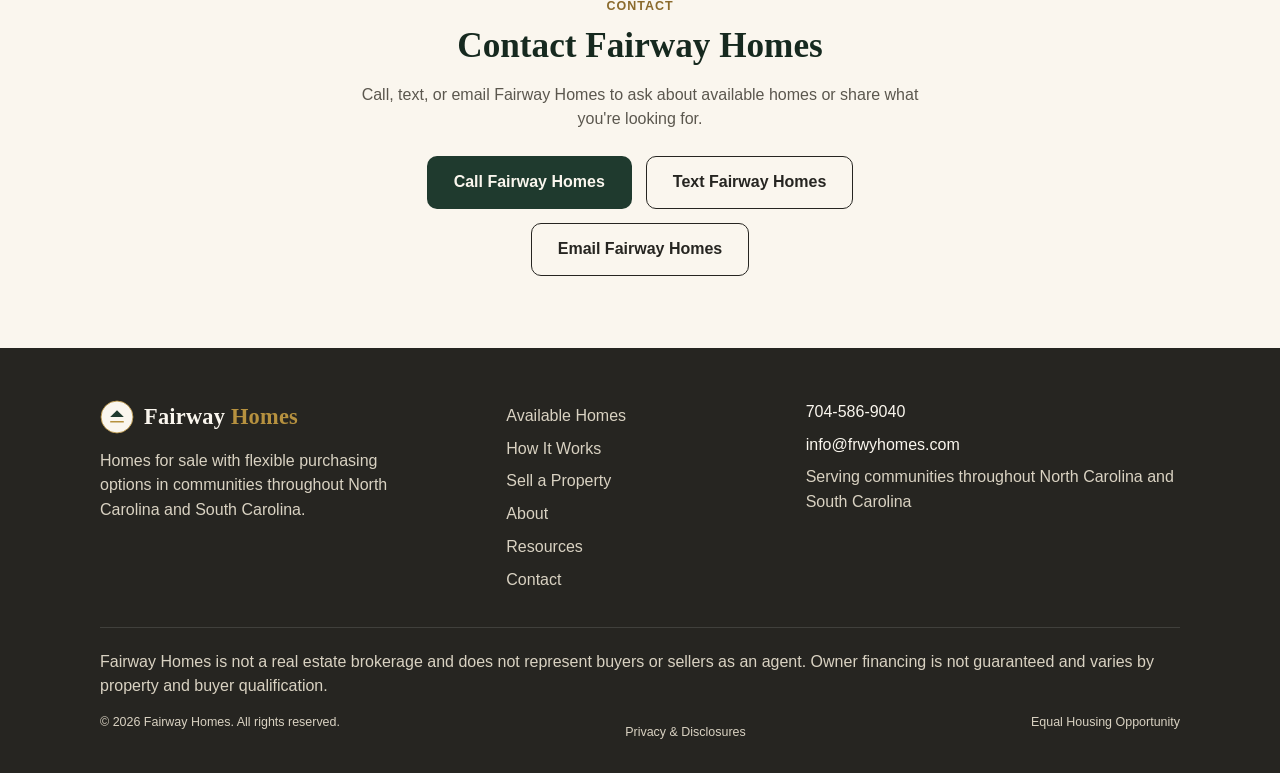
==== commit abf7b096: "Add basic search-engine indexing setup Add canonical URLs to the 8 static pages, plus robots.txt and" ====
--- a/index.html
+++ b/index.html
@@ -5,6 +5,7 @@
 <meta name="viewport" content="width=device-width, initial-scale=1">
 <title>Fairway Homes — More Ways to Buy a Home</title>
 <meta name="description" content="Fairway Homes offers homes for sale with flexible purchasing options in communities throughout North Carolina and South Carolina.">
+<link rel="canonical" href="https://frwyhomes.com/">
 <link rel="stylesheet" href="assets/style.css">
 <link rel="icon" href="assets/favicon.svg" type="image/svg+xml">
 <link rel="icon" href="favicon.ico" sizes="32x32">
--- a/assets/style.css
+++ b/assets/style.css
@@ -307,6 +307,7 @@
   flex: 1;
 }
 .location-body h3{ margin-bottom: 0; }
+.location-body .closed-year{ margin: 0; font-size: 0.9rem; color: var(--neutral-600); }
 .location-body .btn{ margin-top: auto; }
 .status-badge{
   display: inline-block;
